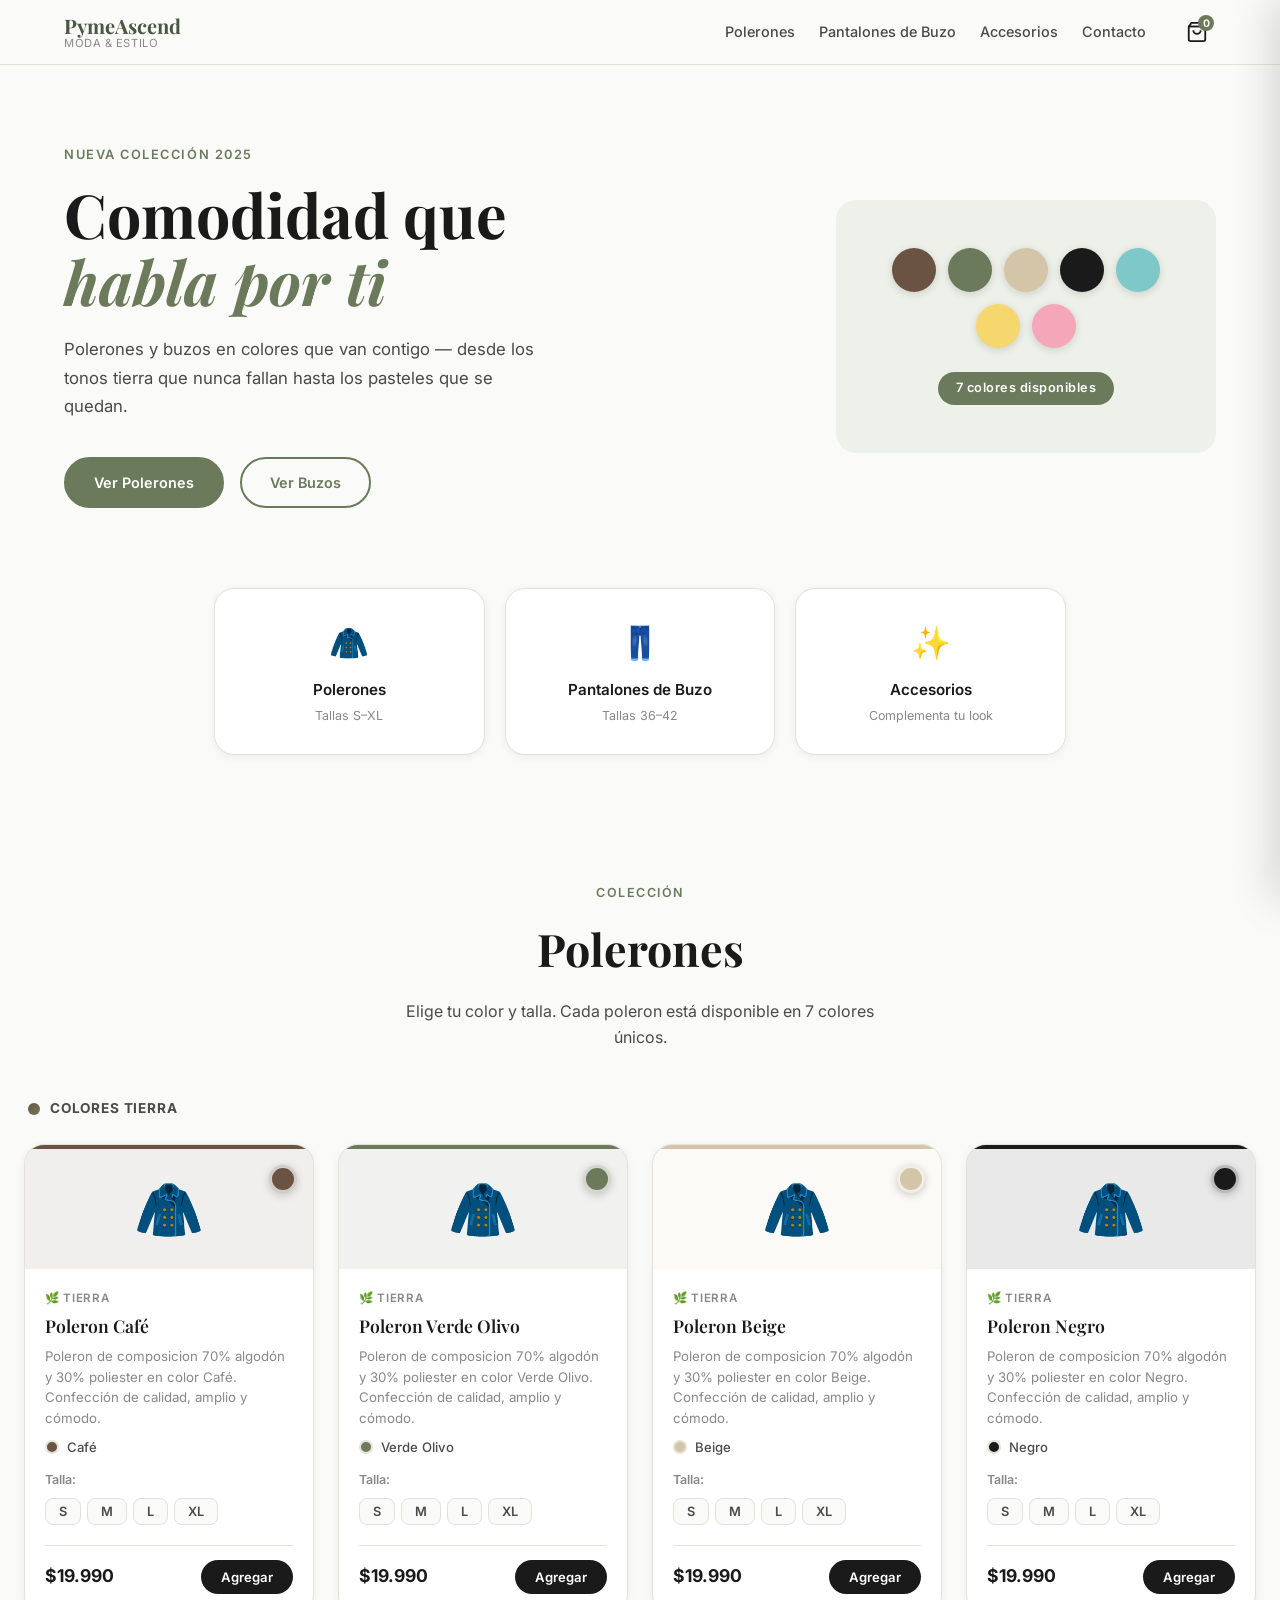
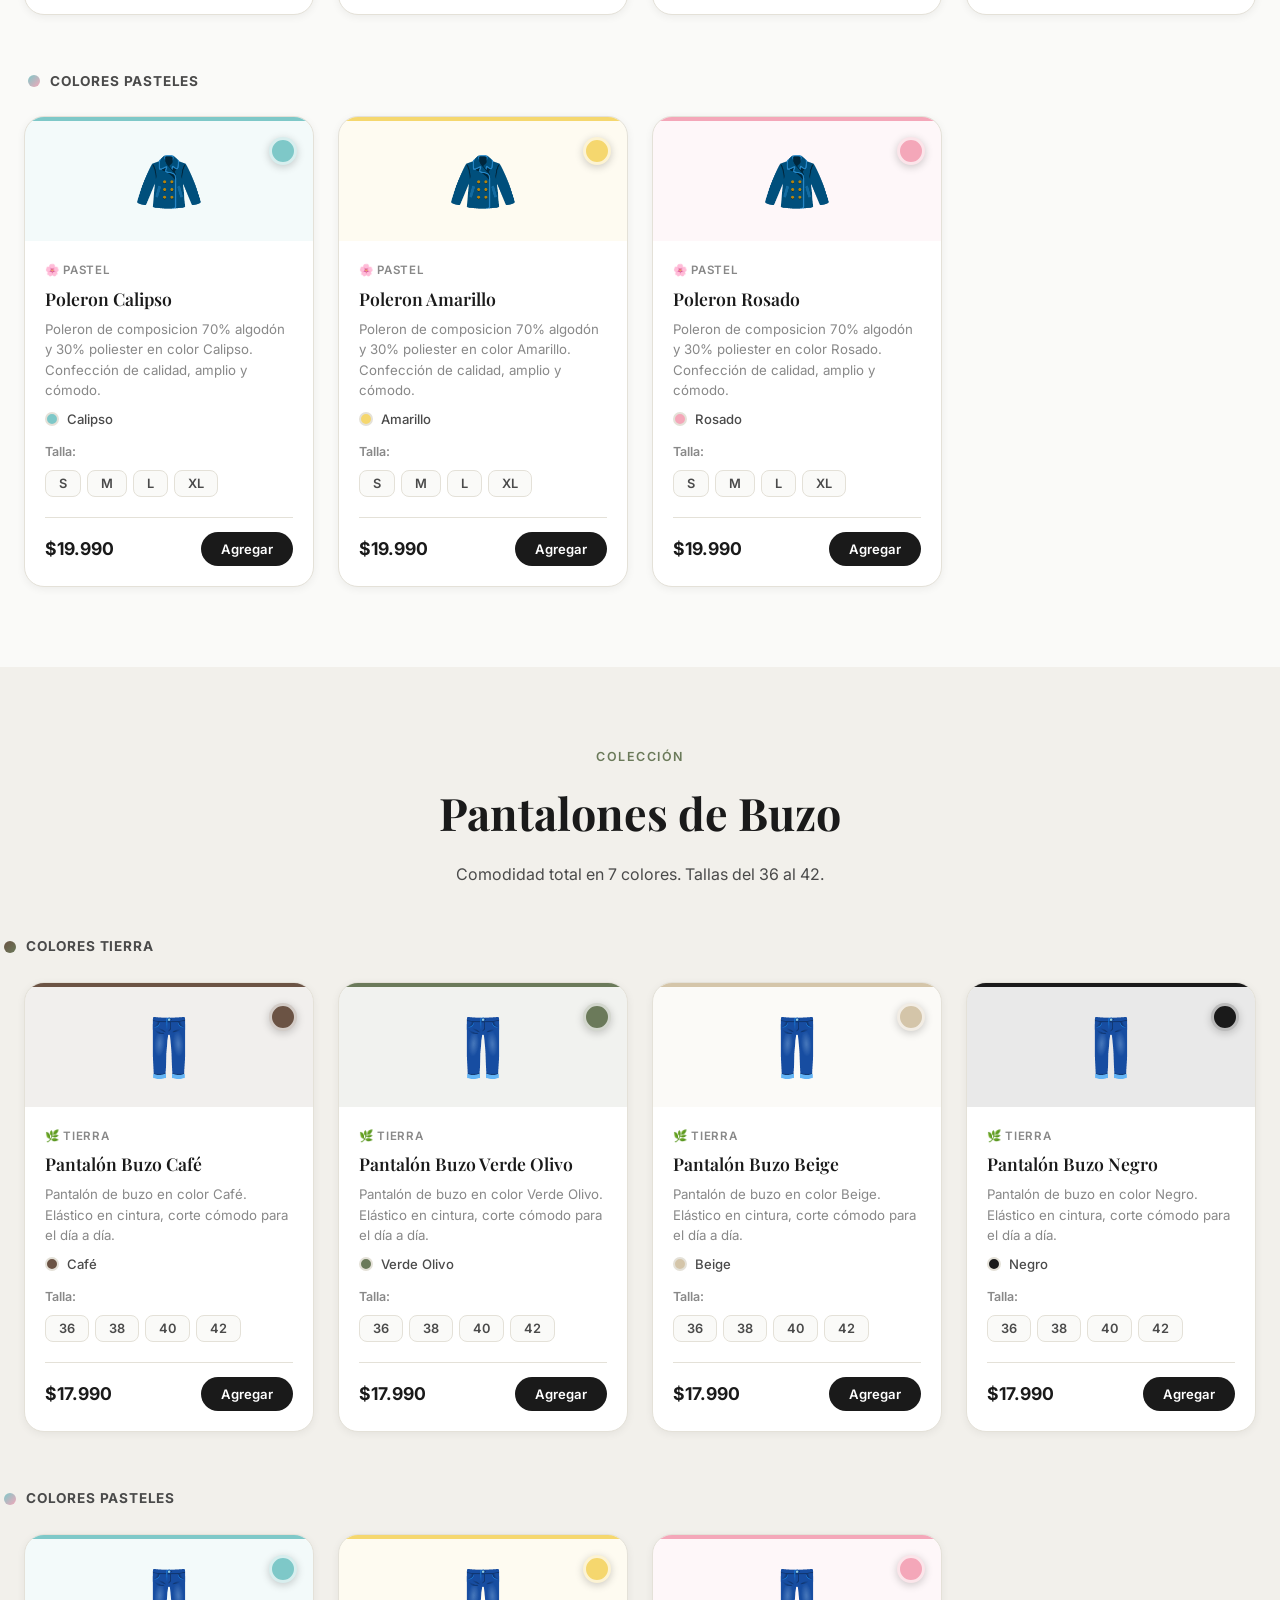
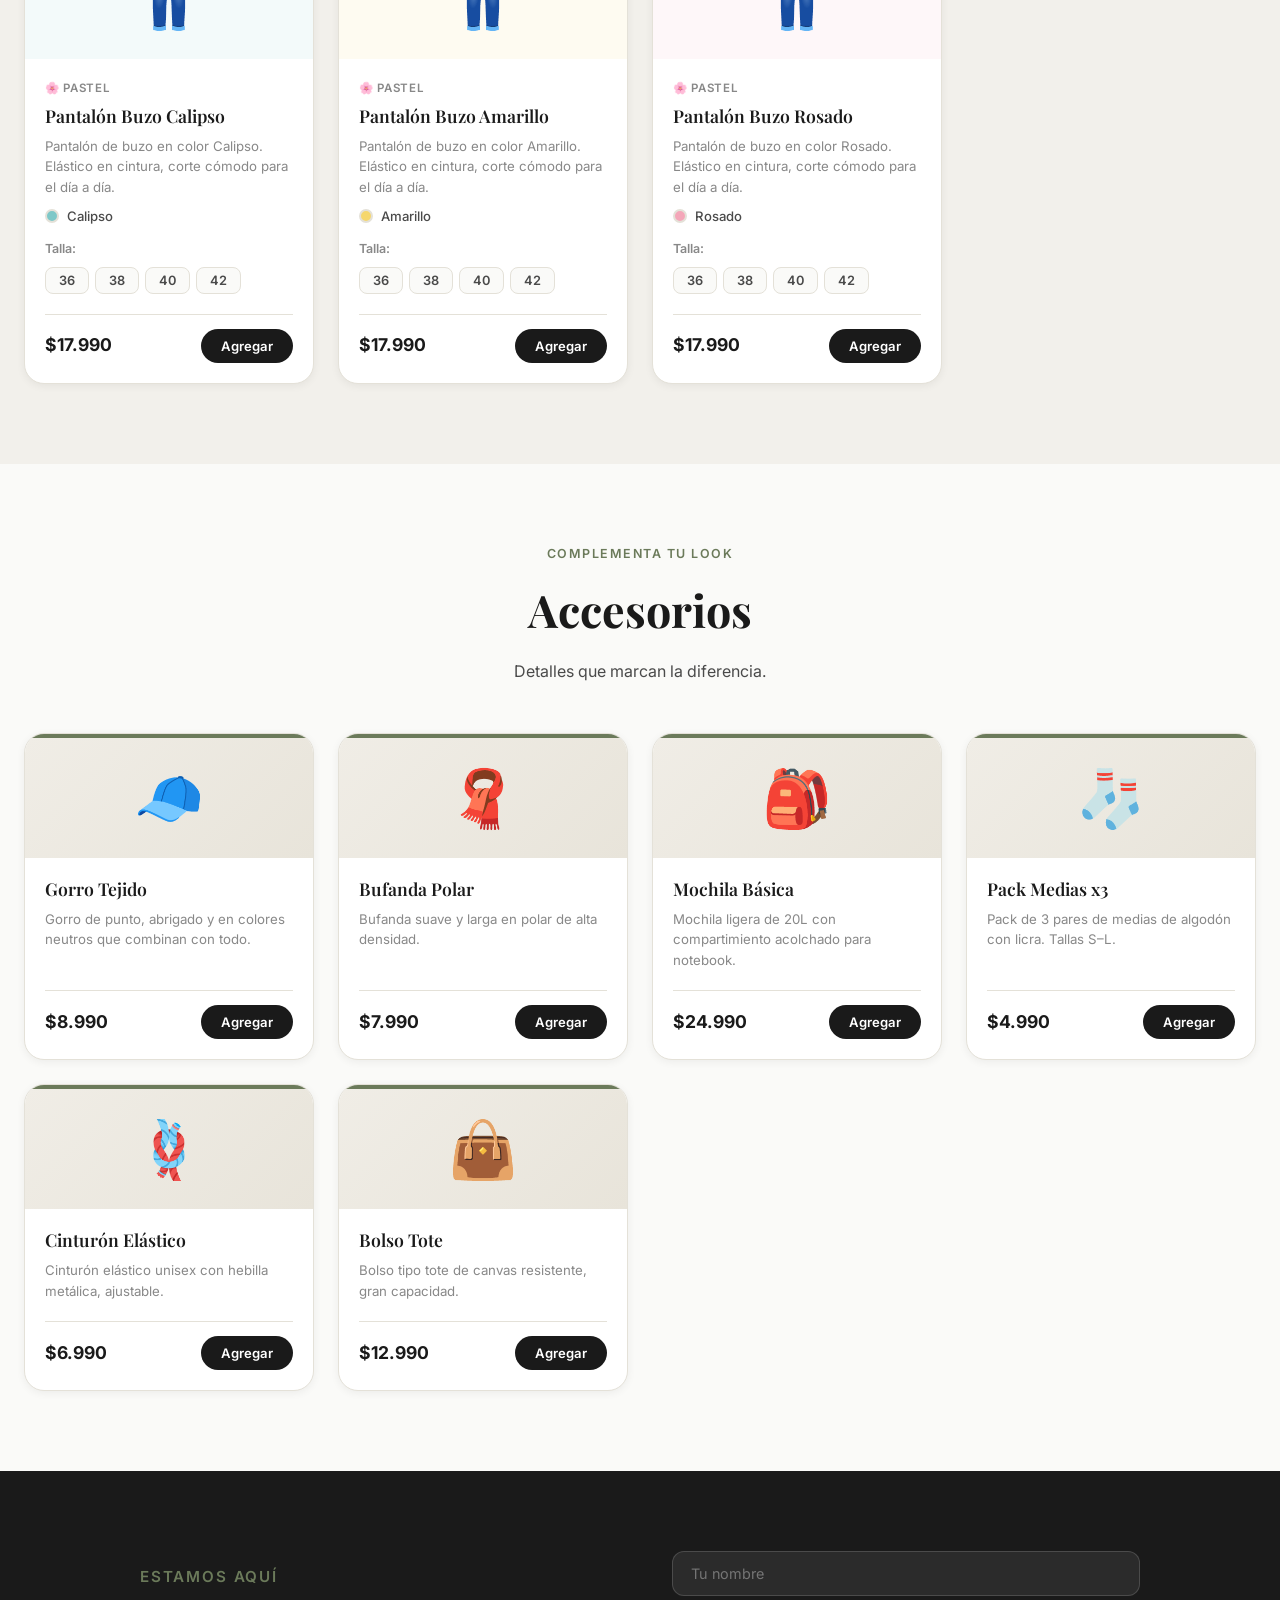
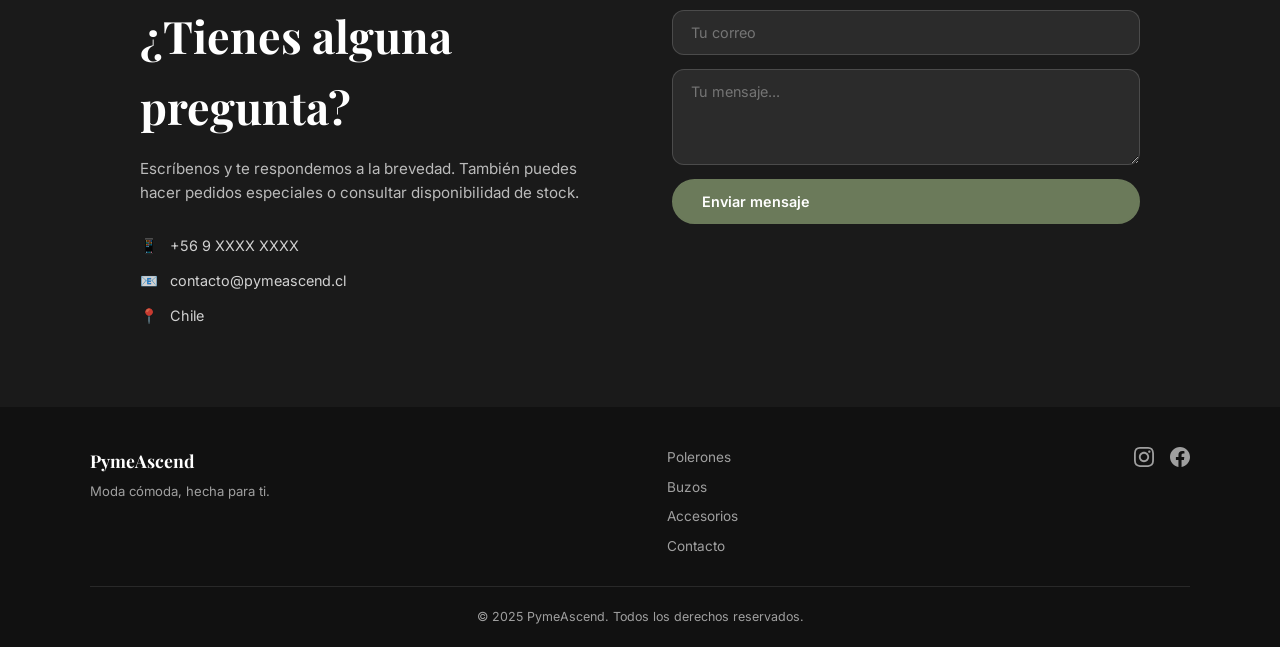
==== index.html @ cb1faa6f "PrimeraPrueba" ====
<!DOCTYPE html>
<html lang="es">
<head>
  <meta charset="UTF-8" />
  <meta name="viewport" content="width=device-width, initial-scale=1.0" />
  <title>PymeAscend – Ropa & Accesorios</title>
  <link rel="preconnect" href="https://fonts.googleapis.com" />
  <link rel="preconnect" href="https://fonts.gstatic.com" crossorigin />
  <link href="https://fonts.googleapis.com/css2?family=Playfair+Display:wght@400;600;700&family=Inter:wght@300;400;500;600&display=swap" rel="stylesheet" />
  <link rel="stylesheet" href="css/style.css" />
</head>
<body>

  <!-- NAVBAR -->
  <header class="navbar">
    <div class="nav-inner">
      <a href="index.html" class="brand">
        <span class="brand-main">PymeAscend</span>
        <span class="brand-sub">Moda & Estilo</span>
      </a>
      <nav class="nav-links">
        <a href="#polerones">Polerones</a>
        <a href="#buzos">Pantalones de Buzo</a>
        <a href="#accesorios">Accesorios</a>
        <a href="#contacto">Contacto</a>
      </nav>
      <button class="cart-btn" aria-label="Carrito">
        <svg width="22" height="22" fill="none" stroke="currentColor" stroke-width="2" viewBox="0 0 24 24"><path d="M6 2L3 6v14a2 2 0 002 2h14a2 2 0 002-2V6l-3-4z"/><line x1="3" y1="6" x2="21" y2="6"/><path d="M16 10a4 4 0 01-8 0"/></svg>
        <span class="cart-count">0</span>
      </button>
      <button class="hamburger" aria-label="Menú" onclick="toggleMenu()">
        <span></span><span></span><span></span>
      </button>
    </div>
  </header>

  <!-- HERO -->
  <section class="hero">
    <div class="hero-content">
      <p class="hero-eyebrow">Nueva Colección 2025</p>
      <h1 class="hero-title">Comodidad que<br><em>habla por ti</em></h1>
      <p class="hero-desc">Polerones y buzos en colores que van contigo — desde los tonos tierra que nunca fallan hasta los pasteles que se quedan.</p>
      <div class="hero-cta">
        <a href="#polerones" class="btn-primary">Ver Polerones</a>
        <a href="#buzos" class="btn-outline">Ver Buzos</a>
      </div>
    </div>
    <div class="hero-visual">
      <div class="color-orbs">
        <span class="orb" style="background:#6B5344;"></span>
        <span class="orb" style="background:#6B7A5A;"></span>
        <span class="orb" style="background:#D4C5A9;"></span>
        <span class="orb" style="background:#1A1A1A;"></span>
        <span class="orb" style="background:#7EC8C8;"></span>
        <span class="orb" style="background:#F5D76E;"></span>
        <span class="orb" style="background:#F4A7B9;"></span>
      </div>
      <div class="hero-badge">7 colores disponibles</div>
    </div>
  </section>

  <!-- CATEGORÍAS RÁPIDAS -->
  <section class="quick-cats">
    <a href="#polerones" class="qcat">
      <div class="qcat-icon">🧥</div>
      <strong>Polerones</strong>
      <span>Tallas S–XL</span>
    </a>
    <a href="#buzos" class="qcat">
      <div class="qcat-icon">👖</div>
      <strong>Pantalones de Buzo</strong>
      <span>Tallas 36–42</span>
    </a>
    <a href="#accesorios" class="qcat">
      <div class="qcat-icon">✨</div>
      <strong>Accesorios</strong>
      <span>Complementa tu look</span>
    </a>
  </section>

  <!-- POLERONES -->
  <section id="polerones" class="section">
    <div class="section-header">
      <p class="section-eyebrow">Colección</p>
      <h2 class="section-title">Polerones</h2>
      <p class="section-desc">Elige tu color y talla. Cada poleron está disponible en 7 colores únicos.</p>
    </div>

    <div class="color-group-label"><span class="dot tierra"></span> Colores Tierra</div>
    <div class="products-grid" id="grid-polerones-tierra"></div>

    <div class="color-group-label mt-section"><span class="dot pastel"></span> Colores Pasteles</div>
    <div class="products-grid" id="grid-polerones-pastel"></div>
  </section>

  <!-- PANTALONES DE BUZO -->
  <section id="buzos" class="section section-alt">
    <div class="section-header">
      <p class="section-eyebrow">Colección</p>
      <h2 class="section-title">Pantalones de Buzo</h2>
      <p class="section-desc">Comodidad total en 7 colores. Tallas del 36 al 42.</p>
    </div>

    <div class="color-group-label"><span class="dot tierra"></span> Colores Tierra</div>
    <div class="products-grid" id="grid-buzos-tierra"></div>

    <div class="color-group-label mt-section"><span class="dot pastel"></span> Colores Pasteles</div>
    <div class="products-grid" id="grid-buzos-pastel"></div>
  </section>

  <!-- ACCESORIOS -->
  <section id="accesorios" class="section">
    <div class="section-header">
      <p class="section-eyebrow">Complementa tu look</p>
      <h2 class="section-title">Accesorios</h2>
      <p class="section-desc">Detalles que marcan la diferencia.</p>
    </div>
    <div class="products-grid" id="grid-accesorios"></div>
  </section>

  <!-- CONTACTO -->
  <section id="contacto" class="section section-contact">
    <div class="contact-inner">
      <div class="contact-text">
        <p class="section-eyebrow">Estamos aquí</p>
        <h2 class="section-title">¿Tienes alguna pregunta?</h2>
        <p>Escríbenos y te respondemos a la brevedad. También puedes hacer pedidos especiales o consultar disponibilidad de stock.</p>
        <div class="contact-info">
          <div class="ci"><span>📱</span> +56 9 XXXX XXXX</div>
          <div class="ci"><span>📧</span> contacto@pymeascend.cl</div>
          <div class="ci"><span>📍</span> Chile</div>
        </div>
      </div>
      <form class="contact-form" onsubmit="handleForm(event)">
        <input type="text" placeholder="Tu nombre" required />
        <input type="email" placeholder="Tu correo" required />
        <textarea rows="4" placeholder="Tu mensaje..."></textarea>
        <button type="submit" class="btn-primary">Enviar mensaje</button>
      </form>
    </div>
  </section>

  <!-- FOOTER -->
  <footer class="footer">
    <div class="footer-inner">
      <div class="footer-brand">
        <span class="brand-main">PymeAscend</span>
        <p>Moda cómoda, hecha para ti.</p>
      </div>
      <div class="footer-links">
        <a href="#polerones">Polerones</a>
        <a href="#buzos">Buzos</a>
        <a href="#accesorios">Accesorios</a>
        <a href="#contacto">Contacto</a>
      </div>
      <div class="footer-social">
        <a href="#" aria-label="Instagram">
          <svg width="20" height="20" fill="currentColor" viewBox="0 0 24 24"><path d="M12 2.163c3.204 0 3.584.012 4.85.07 3.252.148 4.771 1.691 4.919 4.919.058 1.265.069 1.645.069 4.849 0 3.205-.012 3.584-.069 4.849-.149 3.225-1.664 4.771-4.919 4.919-1.266.058-1.644.07-4.85.07-3.204 0-3.584-.012-4.849-.07-3.26-.149-4.771-1.699-4.919-4.92-.058-1.265-.07-1.644-.07-4.849 0-3.204.013-3.583.07-4.849.149-3.227 1.664-4.771 4.919-4.919 1.266-.057 1.645-.069 4.849-.069zm0-2.163c-3.259 0-3.667.014-4.947.072-4.358.2-6.78 2.618-6.98 6.98-.059 1.281-.073 1.689-.073 4.948 0 3.259.014 3.668.072 4.948.2 4.358 2.618 6.78 6.98 6.98 1.281.058 1.689.072 4.948.072 3.259 0 3.668-.014 4.948-.072 4.354-.2 6.782-2.618 6.979-6.98.059-1.28.073-1.689.073-4.948 0-3.259-.014-3.667-.072-4.947-.196-4.354-2.617-6.78-6.979-6.98-1.281-.059-1.69-.073-4.949-.073zm0 5.838c-3.403 0-6.162 2.759-6.162 6.162s2.759 6.163 6.162 6.163 6.162-2.759 6.162-6.163c0-3.403-2.759-6.162-6.162-6.162zm0 10.162c-2.209 0-4-1.79-4-4 0-2.209 1.791-4 4-4s4 1.791 4 4c0 2.21-1.791 4-4 4zm6.406-11.845c-.796 0-1.441.645-1.441 1.44s.645 1.44 1.441 1.44c.795 0 1.439-.645 1.439-1.44s-.644-1.44-1.439-1.44z"/></svg>
        </a>
        <a href="#" aria-label="Facebook">
          <svg width="20" height="20" fill="currentColor" viewBox="0 0 24 24"><path d="M24 12.073c0-6.627-5.373-12-12-12s-12 5.373-12 12c0 5.99 4.388 10.954 10.125 11.854v-8.385H7.078v-3.47h3.047V9.43c0-3.007 1.792-4.669 4.533-4.669 1.312 0 2.686.235 2.686.235v2.953H15.83c-1.491 0-1.956.925-1.956 1.874v2.25h3.328l-.532 3.47h-2.796v8.385C19.612 23.027 24 18.062 24 12.073z"/></svg>
        </a>
      </div>
    </div>
    <div class="footer-bottom">© 2025 PymeAscend. Todos los derechos reservados.</div>
  </footer>

  <!-- CART MODAL -->
  <div class="cart-overlay" id="cartOverlay" onclick="closeCart()"></div>
  <aside class="cart-panel" id="cartPanel">
    <div class="cart-header">
      <h3>Tu Carrito</h3>
      <button onclick="closeCart()" aria-label="Cerrar">✕</button>
    </div>
    <div class="cart-items" id="cartItems">
      <p class="cart-empty">Tu carrito está vacío.</p>
    </div>
    <div class="cart-footer">
      <div class="cart-total">Total: <strong id="cartTotal">$0</strong></div>
      <button class="btn-primary" onclick="checkout()">Ir a pagar</button>
    </div>
  </aside>

  <!-- TOAST -->
  <div class="toast" id="toast"></div>

  <script src="js/data.js"></script>
  <script src="js/app.js"></script>
</body>
</html>
---- css/style.css ----
/* ============================================================
   PymeAscend – Estilos
   ============================================================ */

/* -- Variables ------------------------------------------------ */
:root {
  --brand:        #6B7A5A;   /* verde olivo signature */
  --brand-dark:   #4A5640;
  --brand-light:  #EEF1E9;
  --ink:          #1A1A1A;
  --ink-2:        #4A4A4A;
  --ink-3:        #888;
  --bg:           #FAFAF8;
  --bg-alt:       #F2F0EB;
  --white:        #FFFFFF;
  --border:       #E4E1D8;
  --radius:       12px;
  --radius-lg:    20px;
  --shadow-sm:    0 2px 8px rgba(0,0,0,.06);
  --shadow-md:    0 8px 32px rgba(0,0,0,.10);
  --font-display: 'Playfair Display', Georgia, serif;
  --font-body:    'Inter', system-ui, sans-serif;
  --transition:   0.2s ease;
  
  /* colores tierra */
  --cafe:   #6B5344;
  --olivo:  #6B7A5A;
  --beige:  #D4C5A9;
  --negro:  #1A1A1A;
  /* colores pastel */
  --calipso:  #7EC8C8;
  --amarillo: #F5D76E;
  --rosado:   #F4A7B9;
}

/* -- Reset ---------------------------------------------------- */
*, *::before, *::after { box-sizing: border-box; margin: 0; padding: 0; }
html { scroll-behavior: smooth; }
body {
  font-family: var(--font-body);
  background: var(--bg);
  color: var(--ink);
  font-size: 16px;
  line-height: 1.6;
}
a { color: inherit; text-decoration: none; }
img { max-width: 100%; display: block; }
button { cursor: pointer; border: none; background: none; font-family: inherit; }

/* -- Navbar --------------------------------------------------- */
.navbar {
  position: sticky;
  top: 0;
  z-index: 100;
  background: rgba(250,250,248,.92);
  backdrop-filter: blur(12px);
  border-bottom: 1px solid var(--border);
}
.nav-inner {
  max-width: 1200px;
  margin: 0 auto;
  padding: 0 24px;
  height: 64px;
  display: flex;
  align-items: center;
  gap: 32px;
}
.brand {
  display: flex;
  flex-direction: column;
  line-height: 1.1;
  flex-shrink: 0;
}
.brand-main {
  font-family: var(--font-display);
  font-size: 1.25rem;
  font-weight: 700;
  color: var(--brand-dark);
}
.brand-sub {
  font-size: 0.7rem;
  color: var(--ink-3);
  letter-spacing: .05em;
  text-transform: uppercase;
}
.nav-links {
  display: flex;
  gap: 24px;
  margin-left: auto;
}
.nav-links a {
  font-size: 0.9rem;
  font-weight: 500;
  color: var(--ink-2);
  transition: color var(--transition);
}
.nav-links a:hover { color: var(--brand); }
.cart-btn {
  position: relative;
  display: flex;
  align-items: center;
  color: var(--ink);
  padding: 8px;
  border-radius: 50%;
  transition: background var(--transition);
}
.cart-btn:hover { background: var(--brand-light); }
.cart-count {
  position: absolute;
  top: 2px; right: 2px;
  background: var(--brand);
  color: #fff;
  font-size: 0.65rem;
  font-weight: 700;
  width: 16px; height: 16px;
  border-radius: 50%;
  display: flex; align-items: center; justify-content: center;
}
.hamburger {
  display: none;
  flex-direction: column;
  gap: 5px;
  padding: 8px;
}
.hamburger span {
  display: block;
  width: 22px; height: 2px;
  background: var(--ink);
  border-radius: 2px;
}

/* -- Hero ----------------------------------------------------- */
.hero {
  max-width: 1200px;
  margin: 0 auto;
  padding: 80px 24px 80px;
  display: grid;
  grid-template-columns: 1fr 380px;
  gap: 60px;
  align-items: center;
}
.hero-eyebrow {
  font-size: 0.8rem;
  font-weight: 600;
  letter-spacing: .12em;
  text-transform: uppercase;
  color: var(--brand);
  margin-bottom: 16px;
}
.hero-title {
  font-family: var(--font-display);
  font-size: clamp(2.4rem, 5vw, 3.8rem);
  font-weight: 700;
  line-height: 1.1;
  color: var(--ink);
  margin-bottom: 20px;
}
.hero-title em {
  font-style: italic;
  color: var(--brand);
}
.hero-desc {
  font-size: 1.05rem;
  color: var(--ink-2);
  max-width: 480px;
  margin-bottom: 36px;
  line-height: 1.7;
}
.hero-cta { display: flex; gap: 16px; flex-wrap: wrap; }
.hero-visual {
  background: var(--brand-light);
  border-radius: var(--radius-lg);
  padding: 48px 32px;
  text-align: center;
  position: relative;
}
.color-orbs {
  display: flex;
  flex-wrap: wrap;
  gap: 12px;
  justify-content: center;
  margin-bottom: 24px;
}
.orb {
  width: 44px; height: 44px;
  border-radius: 50%;
  display: block;
  box-shadow: 0 2px 8px rgba(0,0,0,.15);
  transition: transform 0.2s;
}
.orb:hover { transform: scale(1.15); }
.hero-badge {
  display: inline-block;
  background: var(--brand);
  color: #fff;
  font-size: 0.8rem;
  font-weight: 600;
  padding: 6px 18px;
  border-radius: 100px;
  letter-spacing: .04em;
}

/* -- Botones -------------------------------------------------- */
.btn-primary {
  display: inline-flex;
  align-items: center;
  gap: 8px;
  background: var(--brand);
  color: #fff;
  font-size: 0.9rem;
  font-weight: 600;
  padding: 12px 28px;
  border-radius: 100px;
  transition: background var(--transition), transform var(--transition);
  border: 2px solid var(--brand);
}
.btn-primary:hover {
  background: var(--brand-dark);
  border-color: var(--brand-dark);
  transform: translateY(-1px);
}
.btn-outline {
  display: inline-flex;
  align-items: center;
  background: transparent;
  color: var(--brand);
  font-size: 0.9rem;
  font-weight: 600;
  padding: 12px 28px;
  border-radius: 100px;
  border: 2px solid var(--brand);
  transition: all var(--transition);
}
.btn-outline:hover {
  background: var(--brand-light);
  transform: translateY(-1px);
}
.btn-add {
  background: var(--ink);
  color: #fff;
  font-size: 0.82rem;
  font-weight: 600;
  padding: 9px 20px;
  border-radius: 100px;
  transition: background var(--transition), transform var(--transition);
  white-space: nowrap;
  flex-shrink: 0;
}
.btn-add:hover {
  background: var(--brand);
  transform: translateY(-1px);
}

/* -- Categorías rápidas --------------------------------------- */
.quick-cats {
  max-width: 900px;
  margin: 0 auto 48px;
  padding: 0 24px;
  display: grid;
  grid-template-columns: repeat(3, 1fr);
  gap: 20px;
}
.qcat {
  display: flex;
  flex-direction: column;
  align-items: center;
  padding: 28px 16px;
  background: var(--white);
  border: 1px solid var(--border);
  border-radius: var(--radius-lg);
  text-align: center;
  transition: all var(--transition);
  box-shadow: var(--shadow-sm);
}
.qcat:hover {
  border-color: var(--brand);
  box-shadow: 0 4px 20px rgba(107,122,90,.15);
  transform: translateY(-2px);
}
.qcat-icon { font-size: 2rem; margin-bottom: 10px; }
.qcat strong { font-size: 0.95rem; font-weight: 600; color: var(--ink); }
.qcat span { font-size: 0.78rem; color: var(--ink-3); margin-top: 4px; }

/* -- Secciones ------------------------------------------------ */
.section {
  padding: 80px 24px;
  max-width: 1300px;
  margin: 0 auto;
}
.section-alt {
  background: var(--bg-alt);
  max-width: 100%;
  padding: 80px 0;
}
.section-alt > * { max-width: 1300px; margin-left: auto; margin-right: auto; padding-left: 24px; padding-right: 24px; }
.section-header {
  text-align: center;
  margin-bottom: 48px;
}
.section-eyebrow {
  font-size: 0.78rem;
  font-weight: 600;
  letter-spacing: .12em;
  text-transform: uppercase;
  color: var(--brand);
  margin-bottom: 10px;
}
.section-title {
  font-family: var(--font-display);
  font-size: clamp(2rem, 4vw, 2.8rem);
  font-weight: 700;
  color: var(--ink);
  margin-bottom: 14px;
}
.section-desc {
  font-size: 1rem;
  color: var(--ink-2);
  max-width: 520px;
  margin: 0 auto;
}
.color-group-label {
  display: flex;
  align-items: center;
  gap: 10px;
  font-size: 0.85rem;
  font-weight: 700;
  letter-spacing: .06em;
  text-transform: uppercase;
  color: var(--ink-2);
  margin-bottom: 24px;
  padding: 0 4px;
}
.dot {
  width: 12px; height: 12px;
  border-radius: 50%;
  display: inline-block;
}
.dot.tierra { background: linear-gradient(135deg, var(--cafe), var(--olivo)); }
.dot.pastel { background: linear-gradient(135deg, var(--calipso), var(--rosado)); }
.mt-section { margin-top: 56px; }

/* -- Grid de productos --------------------------------------- */
.products-grid {
  display: grid;
  grid-template-columns: repeat(auto-fill, minmax(260px, 1fr));
  gap: 24px;
}

/* -- Tarjeta de producto ------------------------------------- */
.product-card {
  background: var(--white);
  border: 1px solid var(--border);
  border-radius: var(--radius-lg);
  overflow: hidden;
  box-shadow: var(--shadow-sm);
  display: flex;
  flex-direction: column;
  transition: box-shadow var(--transition), transform var(--transition);
}
.product-card:hover {
  box-shadow: var(--shadow-md);
  transform: translateY(-3px);
}
.card-preview {
  padding: 32px;
  display: flex;
  flex-direction: column;
  align-items: center;
  gap: 16px;
  position: relative;
}
.card-emoji {
  font-size: 3.5rem;
  line-height: 1;
}
.color-chip {
  width: 28px; height: 28px;
  border-radius: 50%;
  border: 3px solid rgba(255,255,255,.7);
  box-shadow: 0 2px 8px rgba(0,0,0,.2);
  position: absolute;
  top: 16px; right: 16px;
}
.acc-preview {
  background: linear-gradient(135deg, #f0ede6 0%, #e8e4da 100%) !important;
  border-top: 4px solid var(--brand) !important;
}
.card-body {
  padding: 20px 20px 20px;
  display: flex;
  flex-direction: column;
  flex: 1;
  gap: 8px;
}
.card-grupo {
  font-size: 0.72rem;
  font-weight: 600;
  letter-spacing: .06em;
  text-transform: uppercase;
  color: var(--ink-3);
}
.card-name {
  font-family: var(--font-display);
  font-size: 1.1rem;
  font-weight: 600;
  color: var(--ink);
  line-height: 1.3;
}
.card-desc {
  font-size: 0.83rem;
  color: var(--ink-3);
  line-height: 1.55;
  flex: 1;
}
.card-color-row {
  display: flex;
  align-items: center;
  gap: 8px;
  font-size: 0.82rem;
  color: var(--ink-2);
  font-weight: 500;
}
.color-dot {
  width: 14px; height: 14px;
  border-radius: 50%;
  border: 2px solid var(--border);
  flex-shrink: 0;
}
.tallas-label {
  font-size: 0.78rem;
  font-weight: 600;
  color: var(--ink-3);
  margin-top: 4px;
}
.tallas-row {
  display: flex;
  flex-wrap: wrap;
  gap: 6px;
}
.talla-btn {
  padding: 5px 13px;
  border: 1.5px solid var(--border);
  border-radius: 8px;
  font-size: 0.8rem;
  font-weight: 600;
  color: var(--ink-2);
  transition: all var(--transition);
  background: var(--bg);
}
.talla-btn:hover {
  border-color: var(--brand);
  color: var(--brand);
}
.talla-btn.active {
  background: var(--brand);
  border-color: var(--brand);
  color: #fff;
}
.tallas-row.shake {
  animation: shake 0.4s ease;
}
@keyframes shake {
  0%, 100% { transform: translateX(0); }
  25%       { transform: translateX(-6px); }
  75%       { transform: translateX(6px); }
}
.card-footer {
  display: flex;
  align-items: center;
  justify-content: space-between;
  margin-top: 12px;
  padding-top: 14px;
  border-top: 1px solid var(--border);
}
.card-price {
  font-size: 1.1rem;
  font-weight: 700;
  color: var(--ink);
}

/* -- Contacto ----------------------------------------------- */
.section-contact {
  background: var(--ink);
  color: #fff;
  max-width: 100%;
  padding: 80px 24px;
}
.contact-inner {
  max-width: 1000px;
  margin: 0 auto;
  display: grid;
  grid-template-columns: 1fr 1fr;
  gap: 64px;
  align-items: start;
}
.section-contact .section-eyebrow { color: var(--brand); }
.section-contact .section-title { color: #fff; text-align: left; }
.section-contact p { color: rgba(255,255,255,.7); font-size: 0.95rem; margin-top: 14px; }
.contact-info { margin-top: 28px; display: flex; flex-direction: column; gap: 12px; }
.ci {
  display: flex;
  align-items: center;
  gap: 12px;
  font-size: 0.9rem;
  color: rgba(255,255,255,.8);
}
.contact-form {
  display: flex;
  flex-direction: column;
  gap: 14px;
}
.contact-form input,
.contact-form textarea {
  width: 100%;
  padding: 13px 18px;
  background: rgba(255,255,255,.08);
  border: 1px solid rgba(255,255,255,.15);
  border-radius: var(--radius);
  font-family: inherit;
  font-size: 0.9rem;
  color: #fff;
  outline: none;
  transition: border-color var(--transition);
}
.contact-form input::placeholder,
.contact-form textarea::placeholder { color: rgba(255,255,255,.35); }
.contact-form input:focus,
.contact-form textarea:focus { border-color: var(--brand); }

/* -- Footer -------------------------------------------------- */
.footer {
  background: #111;
  color: rgba(255,255,255,.6);
  padding: 40px 24px 20px;
}
.footer-inner {
  max-width: 1100px;
  margin: 0 auto 28px;
  display: flex;
  flex-wrap: wrap;
  align-items: flex-start;
  gap: 32px;
  justify-content: space-between;
}
.footer-brand .brand-main { color: #fff; font-size: 1.1rem; }
.footer-brand p { font-size: 0.82rem; margin-top: 6px; }
.footer-links {
  display: flex;
  flex-direction: column;
  gap: 8px;
}
.footer-links a {
  font-size: 0.85rem;
  transition: color var(--transition);
}
.footer-links a:hover { color: #fff; }
.footer-social { display: flex; gap: 16px; align-items: center; }
.footer-social a { transition: color var(--transition); }
.footer-social a:hover { color: #fff; }
.footer-bottom {
  max-width: 1100px;
  margin: 0 auto;
  padding-top: 20px;
  border-top: 1px solid rgba(255,255,255,.1);
  font-size: 0.78rem;
  text-align: center;
}

/* -- Carrito -------------------------------------------------- */
.cart-overlay {
  display: none;
  position: fixed;
  inset: 0;
  background: rgba(0,0,0,.4);
  z-index: 200;
  backdrop-filter: blur(2px);
}
.cart-overlay.open { display: block; }
.cart-panel {
  position: fixed;
  top: 0; right: 0;
  height: 100%;
  width: 380px;
  background: var(--white);
  z-index: 201;
  box-shadow: -8px 0 40px rgba(0,0,0,.15);
  display: flex;
  flex-direction: column;
  transform: translateX(100%);
  transition: transform 0.3s ease;
}
.cart-panel.open { transform: translateX(0); }
.cart-header {
  display: flex;
  align-items: center;
  justify-content: space-between;
  padding: 20px 24px;
  border-bottom: 1px solid var(--border);
}
.cart-header h3 { font-family: var(--font-display); font-size: 1.2rem; }
.cart-header button { font-size: 1.2rem; color: var(--ink-3); }
.cart-items { flex: 1; overflow-y: auto; padding: 16px 24px; }
.cart-empty { color: var(--ink-3); font-size: 0.9rem; text-align: center; padding: 40px 0; }
.cart-item {
  display: flex;
  align-items: center;
  gap: 12px;
  padding: 14px 0;
  border-bottom: 1px solid var(--border);
}
.ci-emoji { font-size: 1.5rem; }
.ci-info { flex: 1; }
.ci-info strong { display: block; font-size: 0.88rem; }
.ci-info span { font-size: 0.76rem; color: var(--ink-3); }
.ci-controls {
  display: flex;
  align-items: center;
  gap: 8px;
  font-size: 0.85rem;
}
.ci-controls button {
  width: 24px; height: 24px;
  border: 1.5px solid var(--border);
  border-radius: 6px;
  font-size: 1rem;
  display: flex; align-items: center; justify-content: center;
  transition: all var(--transition);
}
.ci-controls button:hover { border-color: var(--brand); color: var(--brand); }
.ci-price { font-size: 0.88rem; font-weight: 600; white-space: nowrap; }
.cart-footer {
  padding: 20px 24px;
  border-top: 1px solid var(--border);
}
.cart-total {
  display: flex;
  justify-content: space-between;
  align-items: center;
  font-size: 0.9rem;
  margin-bottom: 14px;
}
.cart-total strong { font-size: 1.15rem; }
.cart-footer .btn-primary { width: 100%; justify-content: center; }

/* -- Toast ---------------------------------------------------- */
.toast {
  position: fixed;
  bottom: 24px; left: 50%;
  transform: translateX(-50%) translateY(100px);
  background: var(--ink);
  color: #fff;
  padding: 12px 24px;
  border-radius: 100px;
  font-size: 0.88rem;
  font-weight: 500;
  z-index: 300;
  transition: transform 0.35s ease, opacity 0.35s ease;
  opacity: 0;
  white-space: nowrap;
  box-shadow: var(--shadow-md);
}
.toast.show {
  transform: translateX(-50%) translateY(0);
  opacity: 1;
}

/* -- Responsive ----------------------------------------------- */
@media (max-width: 900px) {
  .hero {
    grid-template-columns: 1fr;
    padding: 48px 20px;
    gap: 40px;
    text-align: center;
  }
  .hero-desc { margin: 0 auto 28px; }
  .hero-cta { justify-content: center; }
  .hero-visual { max-width: 340px; margin: 0 auto; }

  .quick-cats { grid-template-columns: 1fr; max-width: 400px; }

  .contact-inner { grid-template-columns: 1fr; gap: 40px; }
  .section-contact .section-title { text-align: center; }
  .section-contact .section-eyebrow { text-align: center; }
  .section-contact p { text-align: center; }
  .contact-info { align-items: center; }

  .nav-links {
    display: none;
    position: absolute;
    top: 64px; left: 0; right: 0;
    flex-direction: column;
    background: var(--white);
    border-bottom: 1px solid var(--border);
    padding: 20px 24px;
    gap: 16px;
  }
  .nav-links.open { display: flex; }
  .hamburger { display: flex; }
}

@media (max-width: 560px) {
  .products-grid { grid-template-columns: 1fr 1fr; gap: 14px; }
  .cart-panel { width: 100%; }
  .card-preview { padding: 24px; }
  .card-emoji { font-size: 2.8rem; }
}

@media (max-width: 400px) {
  .products-grid { grid-template-columns: 1fr; }
}

/* Reducir movimiento */
@media (prefers-reduced-motion: reduce) {
  *, *::before, *::after { transition: none !important; animation: none !important; }
  html { scroll-behavior: auto; }
}
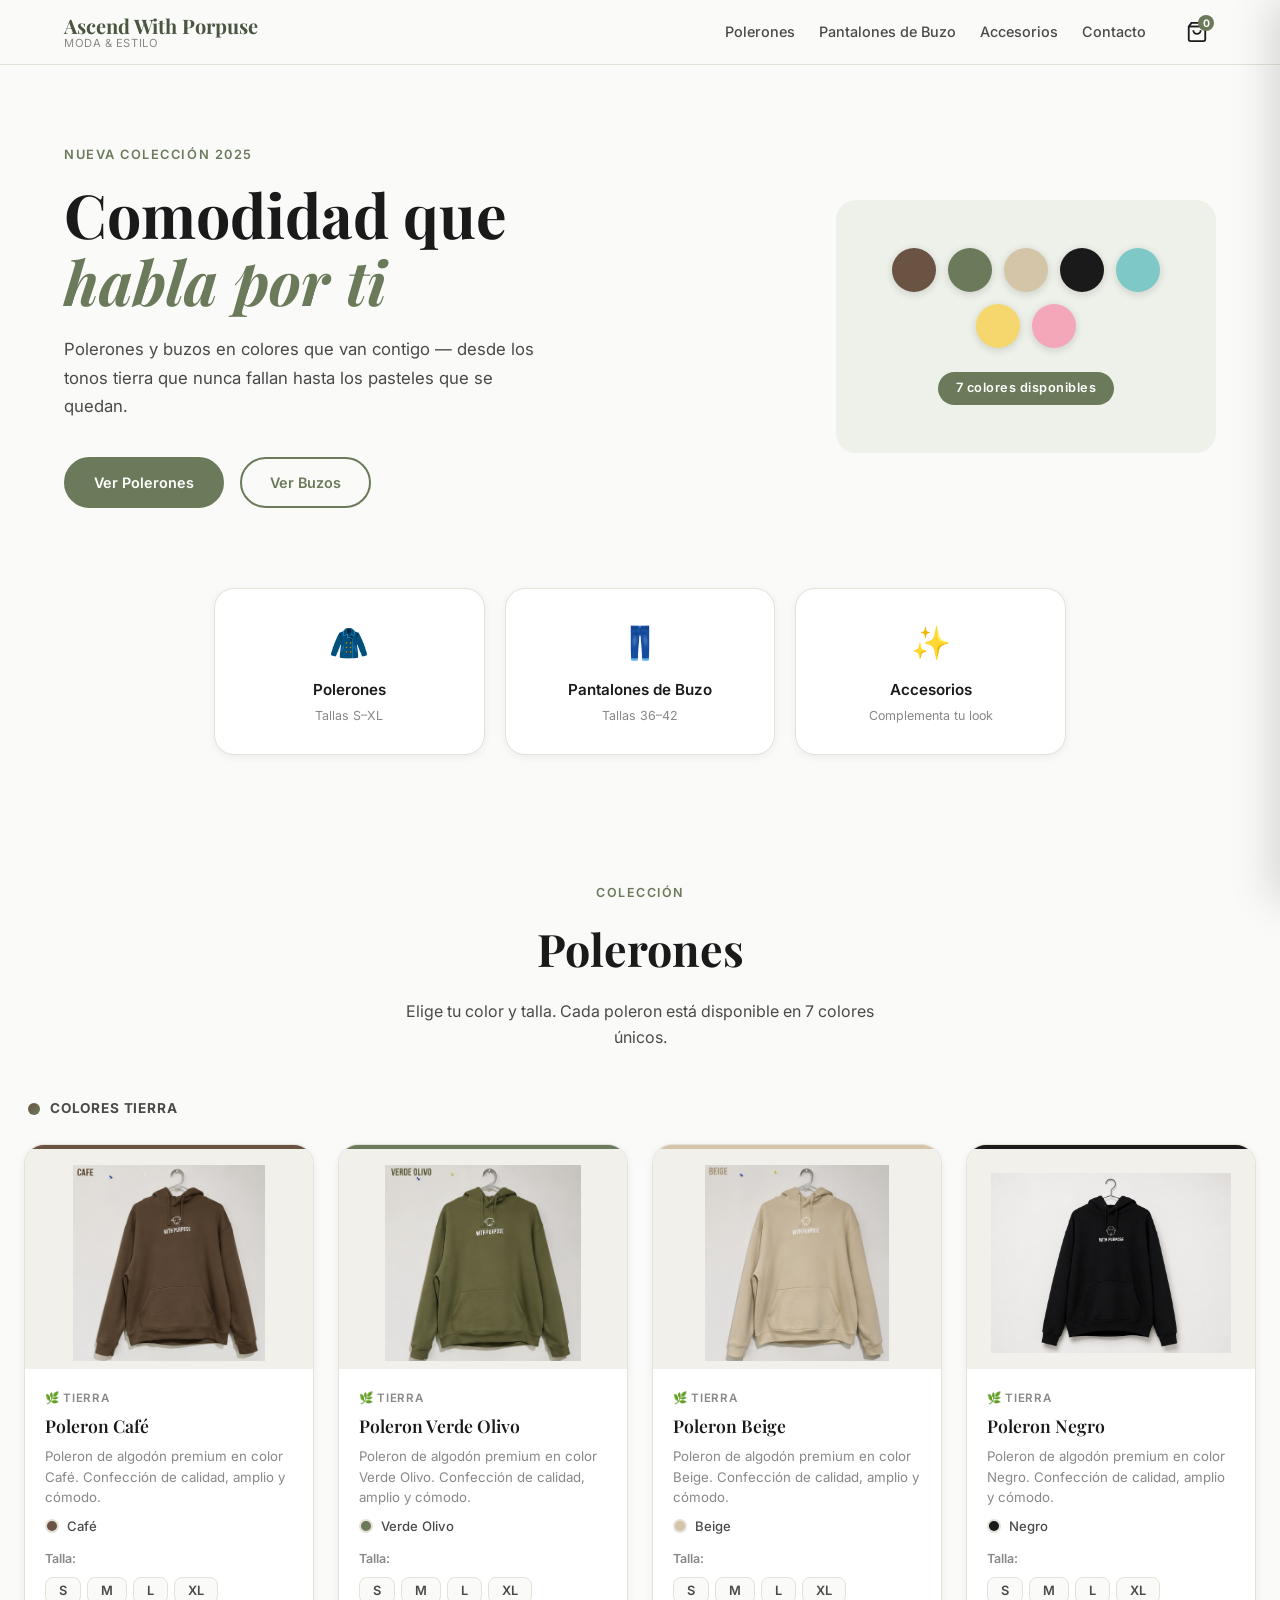
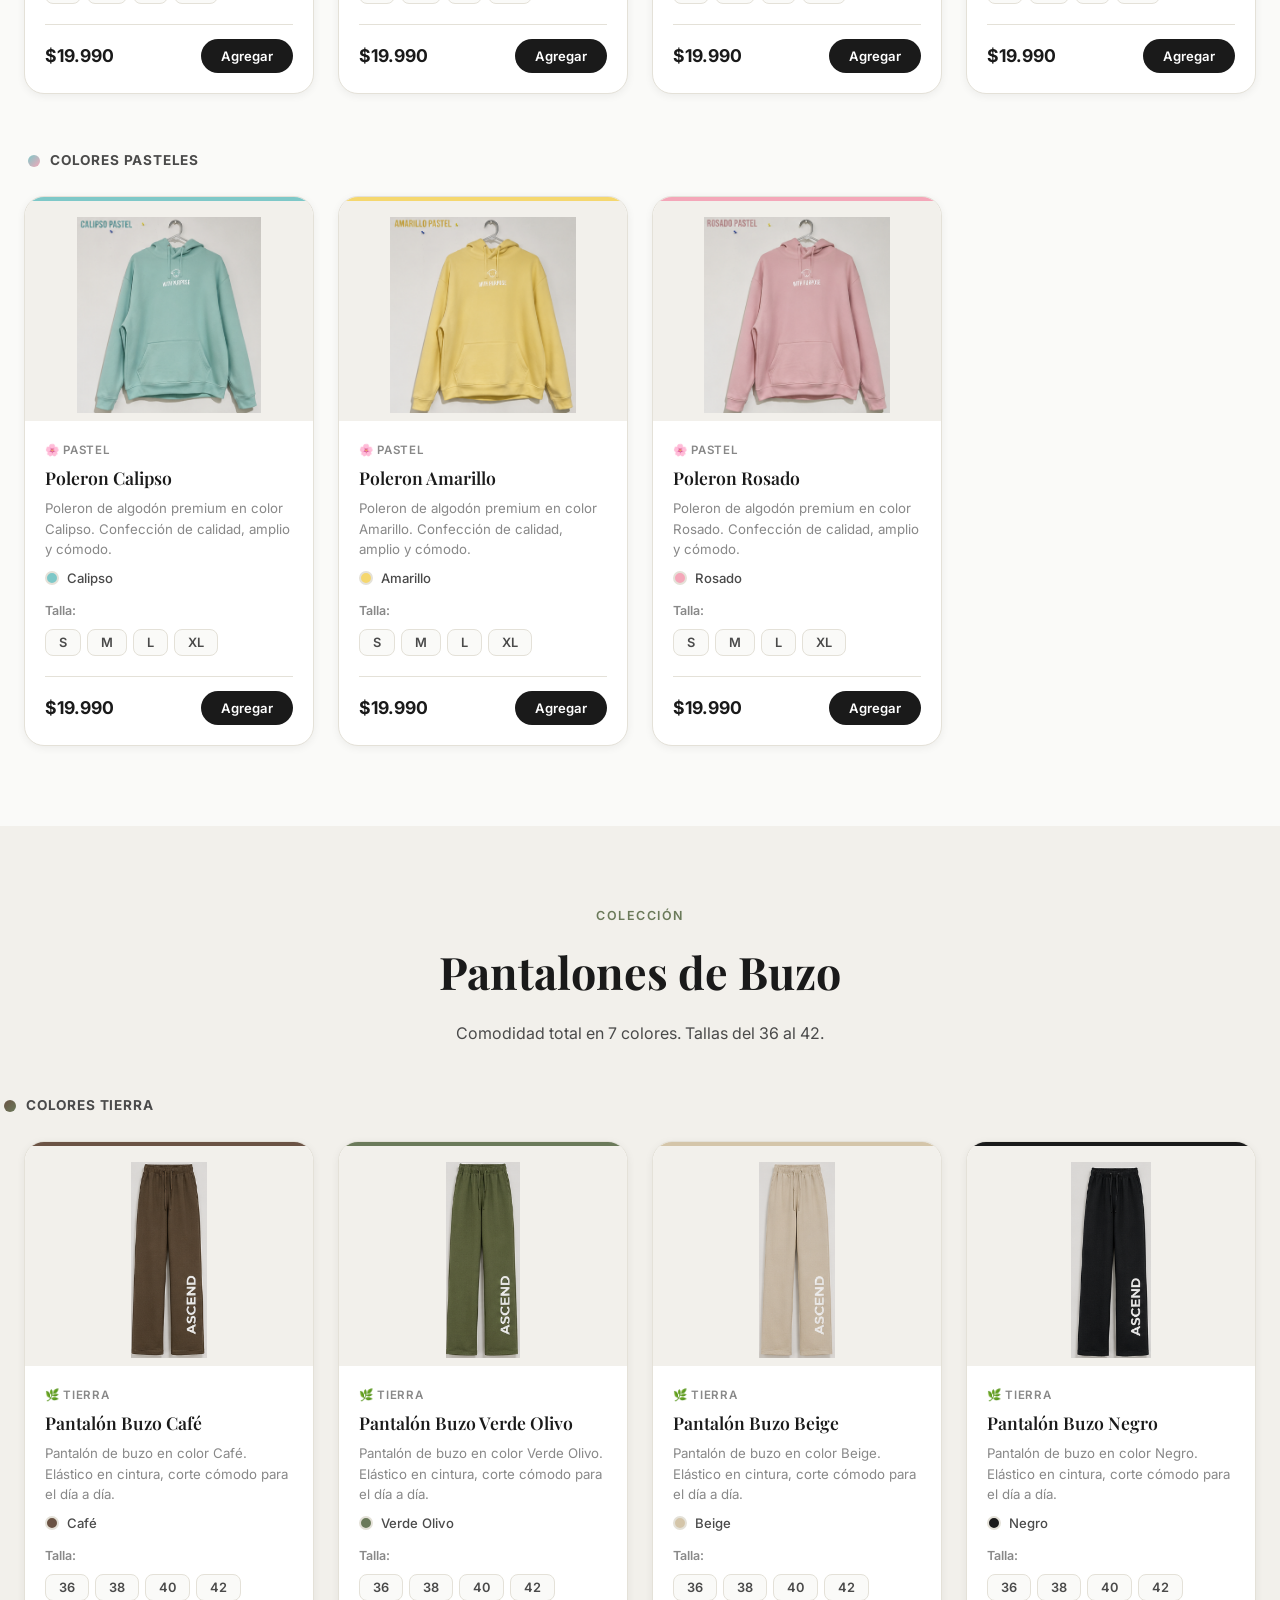
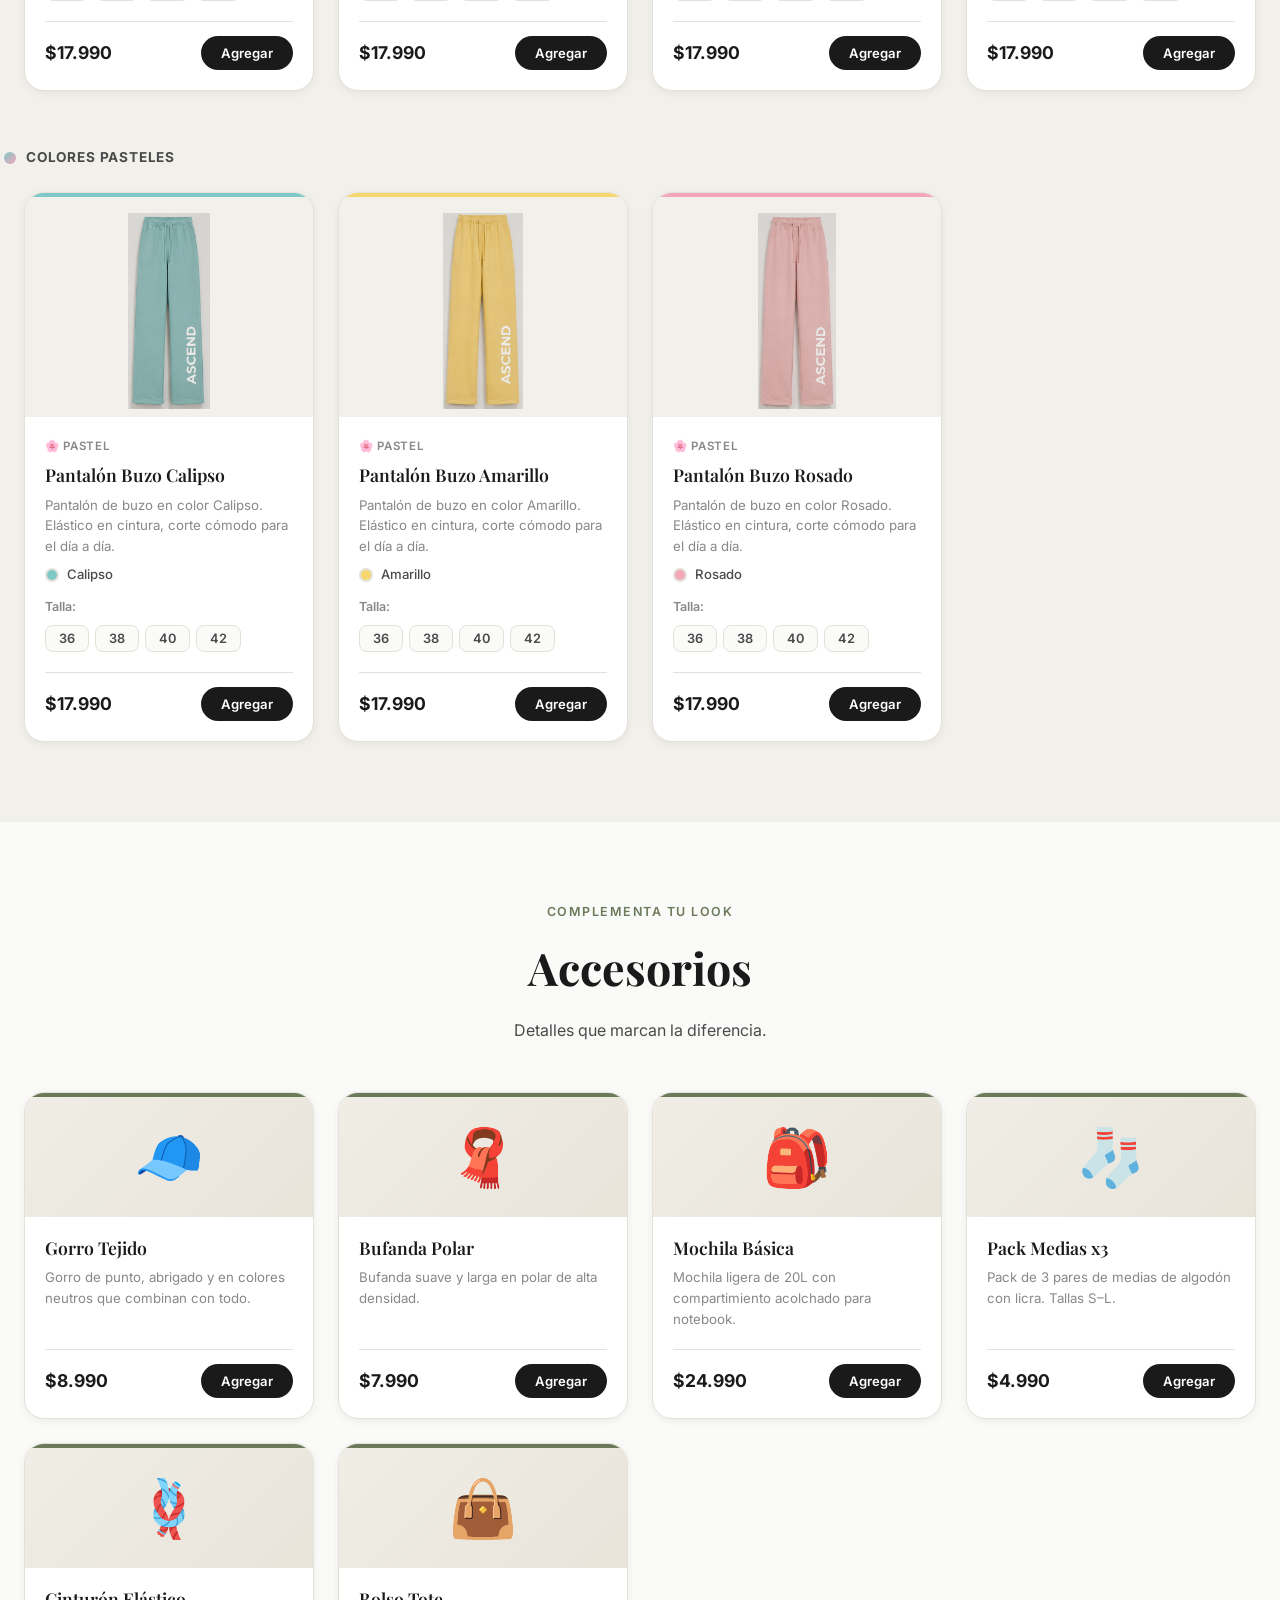
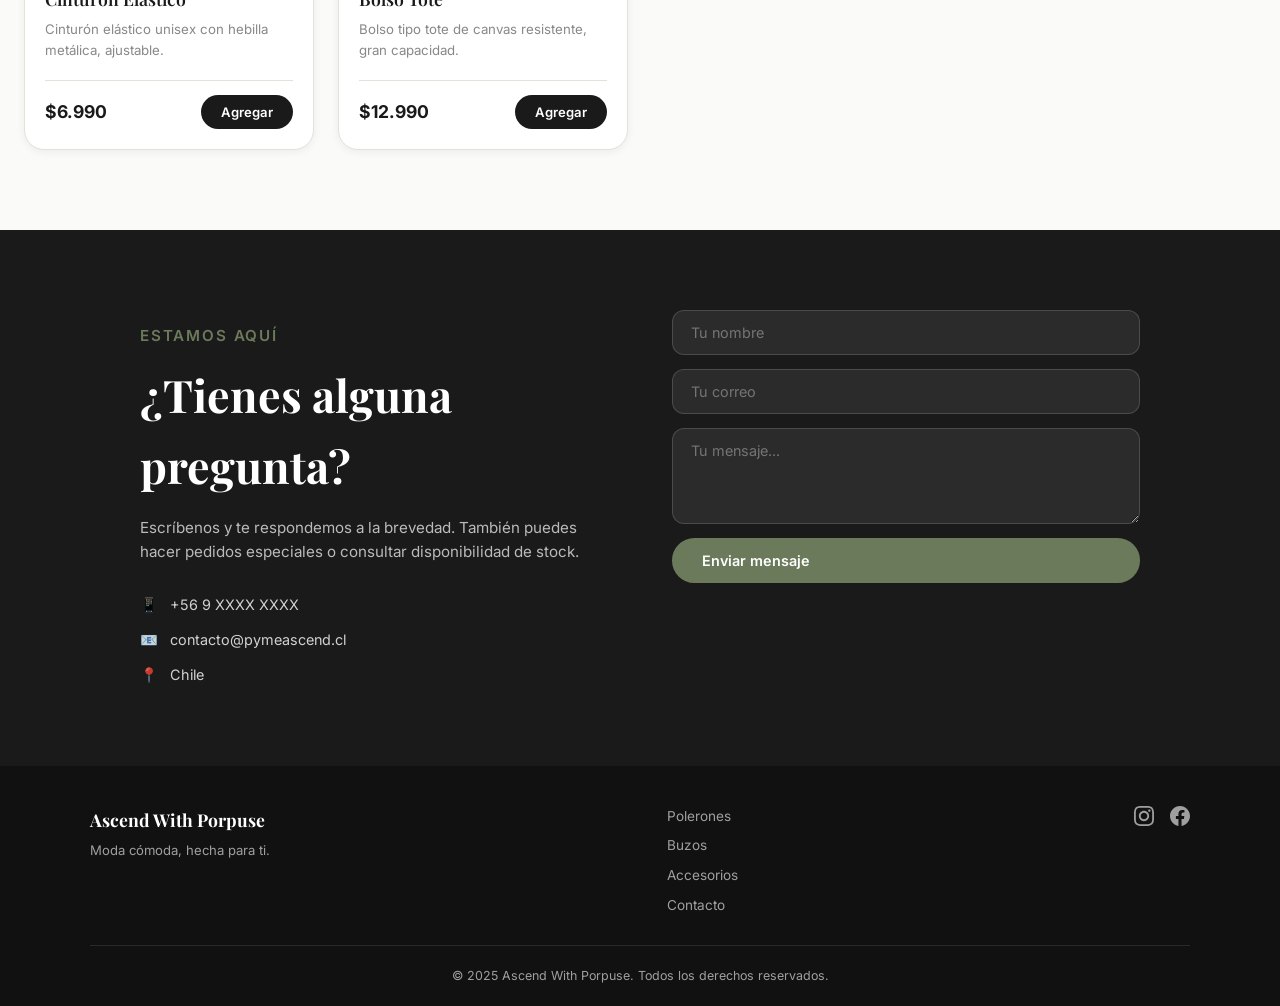
==== commit e7c60bd1: "CambioNombrePyme" ====
--- a/index.html
+++ b/index.html
@@ -3,7 +3,7 @@
 <head>
   <meta charset="UTF-8" />
   <meta name="viewport" content="width=device-width, initial-scale=1.0" />
-  <title>PymeAscend – Ropa & Accesorios</title>
+  <title>Ascend With Porpuse – Ropa & Accesorios</title>
   <link rel="preconnect" href="https://fonts.googleapis.com" />
   <link rel="preconnect" href="https://fonts.gstatic.com" crossorigin />
   <link href="https://fonts.googleapis.com/css2?family=Playfair+Display:wght@400;600;700&family=Inter:wght@300;400;500;600&display=swap" rel="stylesheet" />
@@ -15,7 +15,7 @@
   <header class="navbar">
     <div class="nav-inner">
       <a href="index.html" class="brand">
-        <span class="brand-main">PymeAscend</span>
+        <span class="brand-main">Ascend With Porpuse</span>
         <span class="brand-sub">Moda & Estilo</span>
       </a>
       <nav class="nav-links">
@@ -144,7 +144,7 @@
   <footer class="footer">
     <div class="footer-inner">
       <div class="footer-brand">
-        <span class="brand-main">PymeAscend</span>
+        <span class="brand-main">Ascend With Porpuse</span>
         <p>Moda cómoda, hecha para ti.</p>
       </div>
       <div class="footer-links">
@@ -162,7 +162,7 @@
         </a>
       </div>
     </div>
-    <div class="footer-bottom">© 2025 PymeAscend. Todos los derechos reservados.</div>
+    <div class="footer-bottom">© 2025 Ascend With Porpuse. Todos los derechos reservados.</div>
   </footer>
 
   <!-- CART MODAL -->
--- a/css/style.css
+++ b/css/style.css
@@ -1,5 +1,5 @@
 /* ============================================================
-   PymeAscend – Estilos
+   Ascend With Porpuse – Estilos
    ============================================================ */
 
 /* -- Variables ------------------------------------------------ */
@@ -362,12 +362,25 @@
   transform: translateY(-3px);
 }
 .card-preview {
-  padding: 32px;
-  display: flex;
-  flex-direction: column;
-  align-items: center;
-  gap: 16px;
+  padding: 0;
+  display: flex;
+  flex-direction: column;
+  align-items: center;
+  gap: 0;
   position: relative;
+  background: var(--bg-alt);
+  overflow: hidden;
+}
+.card-img {
+  width: 100%;
+  height: 220px;
+  object-fit: contain;
+  padding: 16px 24px 8px;
+  display: block;
+  transition: transform 0.3s ease;
+}
+.product-card:hover .card-img {
+  transform: scale(1.04);
 }
 .card-emoji {
   font-size: 3.5rem;
@@ -384,6 +397,9 @@
 .acc-preview {
   background: linear-gradient(135deg, #f0ede6 0%, #e8e4da 100%) !important;
   border-top: 4px solid var(--brand) !important;
+  padding: 32px !important;
+  min-height: 120px;
+  justify-content: center;
 }
 .card-body {
   padding: 20px 20px 20px;
